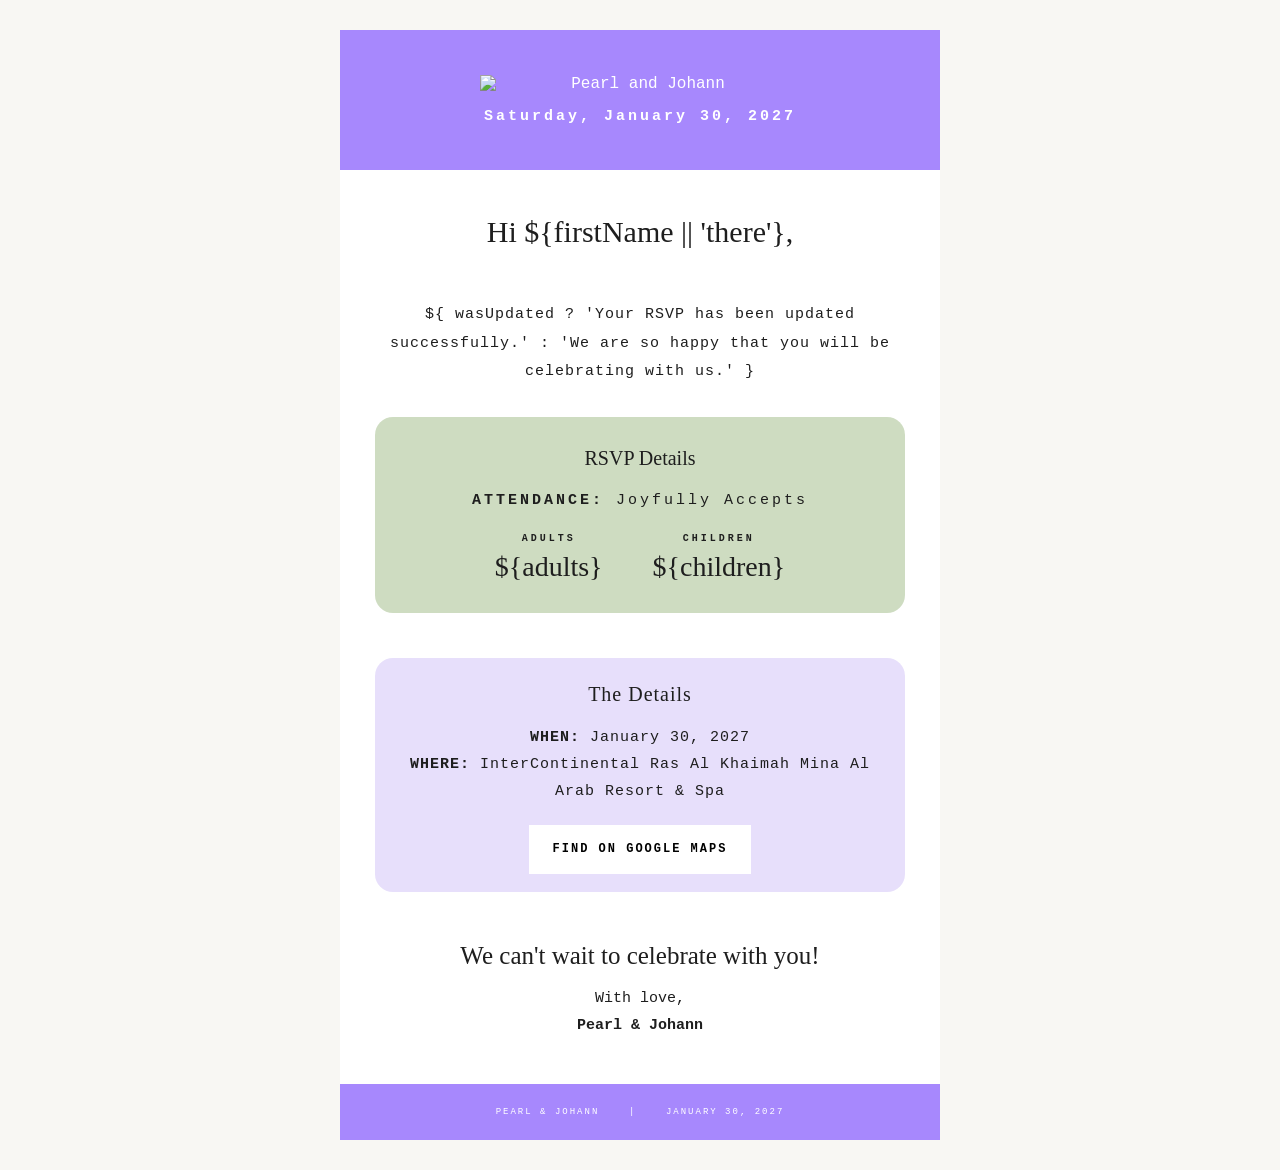
==== email.html @ f03105a1 "email template" ====
<!DOCTYPE html>
<html>
<body style="
  margin:0;
  padding:0;
  background:#F8F7F3;
  font-family:'Courier New', monospace;
  color:#1E1E1E;
">

<table width="100%" cellpadding="0" cellspacing="0" border="0"
  style="background:#F8F7F3; padding:30px 12px;">

<tr>
<td align="center">


<!-- MAIN CONTAINER -->
<table width="100%" cellpadding="0" cellspacing="0" border="0"
  style="
    max-width:600px;
    background:#ffffff;
    border-collapse:collapse;
  ">


<!-- PURPLE HEADER -->
<tr>
<td align="center"
  style="
    background:#A788FD;
    padding:45px 25px;
    color:#ffffff;
  ">

 <img
  src="cid:weddingTitle"
  alt="Pearl and Johann"
  style="
    display:block;
    width:320px;
    max-width:90%;
    height:auto;
    margin:0 auto;
  "
>

  <div style="
    margin-top:15px;
    font-family:'Courier New', monospace;
    font-size:15px;
    letter-spacing:3px;
  ">
   <strong> Saturday, January 30, 2027</strong>
  </div>

</td>
</tr>


<!-- MAIN MESSAGE -->
<tr>
<td align="center"
  style="
    padding:45px 35px 30px;
    background:#ffffff;
  ">

  <div style="
     font-family:Georgia, serif;
    font-size:30px;
    margin-bottom:18px;
  ">
    Hi ${firstName || 'there'},<br><br>
  </div>


  <div style="
    font-size:15px;
    line-height:1.9;
    letter-spacing:1px;
  ">

    ${
      wasUpdated
        ? 'Your RSVP has been updated successfully.'
        : 'We are so happy that you will be celebrating with us.'
    }

  </div>

</td>
</tr>


<!-- RSVP DETAILS CARD -->
<tr>
<td style="padding:0 35px 35px;">

<table width="100%" cellpadding="0" cellspacing="0"
  style="
    background:#CEDCC1;
    border-radius:18px;
  ">

<tr>
<td align="center" style="padding:30px 20px;">

  <div style="
     font-family:Georgia, serif;
    font-size:20px;
    margin-bottom:22px;
  ">
    RSVP Details
  </div>


  <div style="
    font-size:15px;
    letter-spacing:3px;
    margin-bottom:6px;
    font-family:'Courier New', monospace;
  ">
    <b>ATTENDANCE:</b> Joyfully Accepts
  </div>
<br>

  <table cellpadding="0" cellspacing="0" border="0"
    style="margin:auto;">

    <tr>

      <td align="center" style="padding:0 25px;">

        <div style="
          font-size:10px;
          letter-spacing:3px;
          margin-bottom:7px;
        ">
          <b>ADULTS</b>
        </div>

        <div style="
           font-family:Georgia, serif;
          font-size:28px;
        ">
          ${adults}
          
        </div>

      </td>


      <td align="center" style="padding:0 25px;">

        <div style="
          font-size:10px;
          letter-spacing:3px;
          margin-bottom:7px;
        ">
          <b>CHILDREN</b>
        </div>

        <div style="
           font-family:Georgia, serif;
          font-size:28px;
        ">
          ${children}
        </div>

      </td>

    </tr>

  </table>

</td>
</tr>

</table>

</td>
</tr>


<!-- WEDDING DETAILS -->
<tr>
<td align="center"
  style="
    padding:10px 35px 40px;
  ">

  

 <div style="
  background:#E7DFFB;
  border-radius:18px;
  padding:18px 20px;
  font-size:15px;
  line-height:1.8;
  letter-spacing:1px;
">
<div style="
     font-family:Georgia, serif;
    font-size:20px;
    margin-bottom:12px;
  ">
    The Details
  </div>

  <strong>WHEN:</strong>  January 30, 2027<br>
  <strong>WHERE:</strong> InterContinental Ras Al Khaimah Mina Al Arab Resort & Spa
<div style="
  margin-top:20px;
  text-align:center;
">

  <a
    href="https://www.google.com/maps/dir//InterContinental+Ras+Al+Khaimah+Mina+Al+Arab+Resort+%26+Spa,+an+IHG+Hotel,+Hayat+Island+-+Al+Riffa+-+Ras+Al+Khaimah/@25.7263906,55.968277,59291m/data=!3m1!1e3!4m8!4m7!1m0!1m5!1m1!1s0x3ef60b2815555669:0x3eb3fbb57c873d70!2m2!1d55.8471346!2d25.7258943"
    target="_blank"
   style="
      display:inline-block;
      background:white;
      color:black;
      text-decoration:none;
      padding:14px 24px;
      font-family:'Courier New', monospace;
      font-size:12px;
      letter-spacing:2px;
    "
  >
    <strong>FIND ON GOOGLE MAPS</strong>
  </a>

</div>
</div>

<!-- GOOGLE MAPS BUTTON -->



</td>
</tr>


<!-- CLOSING -->
<tr>
<td align="center"
  style="
    padding:10px 35px 45px;
  ">

  <div style="
     font-family:Georgia, serif;
    font-size:25px;
    margin-bottom:15px;
  ">
    We can't wait to celebrate with you!
  </div>

  <div style="
    font-size:15px;
    line-height:1.8;
  ">
    With love,<br>
    <strong>Pearl &amp; Johann</strong>
  </div>

</td>
</tr>


<!-- FOOTER -->
<tr>
<td align="center"
  style="
    background:#A788FD;
    color:#ffffff;
    padding:20px;
    font-size:9px;
    letter-spacing:2px;
    line-height:1.8;
  ">

  PEARL &amp; JOHANN
  &nbsp;&nbsp; | &nbsp;&nbsp;
  JANUARY 30, 2027

</td>
</tr>


</table>

</td>
</tr>

</table>

</body>
</html>
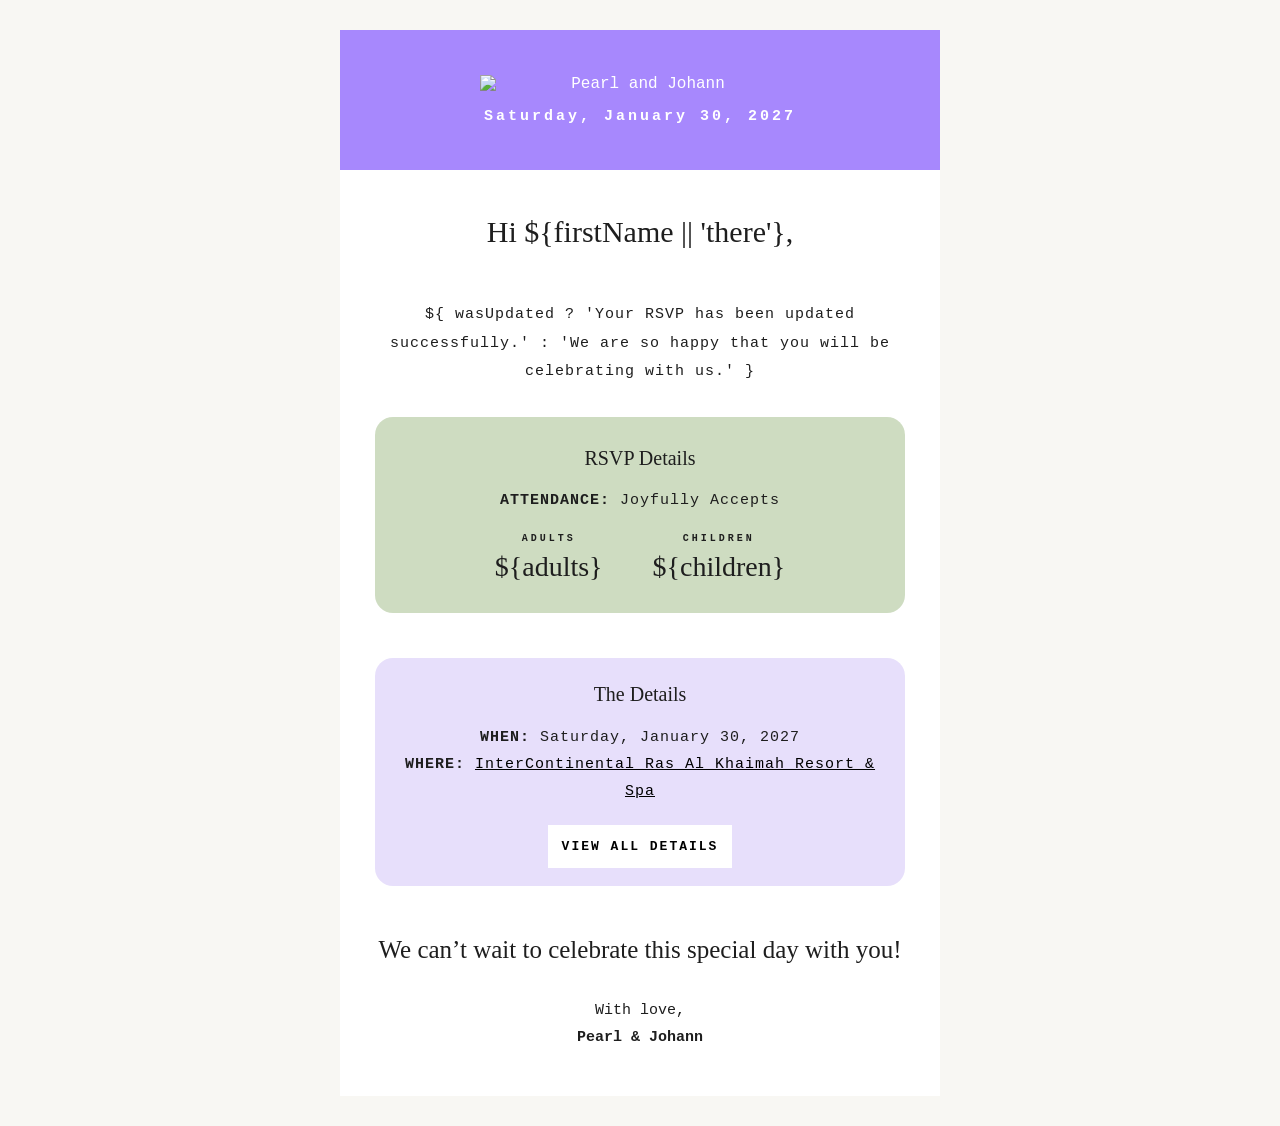
==== commit 4c633a06: "final" ====
--- a/email.html
+++ b/email.html
@@ -107,7 +107,7 @@
 <td align="center" style="padding:30px 20px;">
 
   <div style="
-     font-family:Georgia, serif;
+    font-family:Georgia, serif;
     font-size:20px;
     margin-bottom:22px;
   ">
@@ -117,7 +117,7 @@
 
   <div style="
     font-size:15px;
-    letter-spacing:3px;
+    letter-spacing:1px;
     margin-bottom:6px;
     font-family:'Courier New', monospace;
   ">
@@ -204,32 +204,40 @@
      font-family:Georgia, serif;
     font-size:20px;
     margin-bottom:12px;
+    letter-spacing:0px !important;
   ">
     The Details
   </div>
 
-  <strong>WHEN:</strong>  January 30, 2027<br>
-  <strong>WHERE:</strong> InterContinental Ras Al Khaimah Mina Al Arab Resort & Spa
+  <strong>WHEN:</strong> Saturday, January 30, 2027<br>
+  <strong>WHERE:</strong> <a href="https://www.google.com/maps/dir//InterContinental+Ras+Al+Khaimah+Mina+Al+Arab+Resort+%26+Spa,+an+IHG+Hotel,+Hayat+Island+-+Al+Riffa+-+Ras+Al+Khaimah/@25.7263906,55.968277,59291m/data=!3m1!1e3!4m8!4m7!1m0!1m5!1m1!1s0x3ef60b2815555669:0x3eb3fbb57c873d70!2m2!1d55.8471346!2d25.7258943"
+    target="_blank"
+    style="
+      color:black;
+      ">
+    InterContinental Ras Al Khaimah Resort & Spa
+  
+    </a>
 <div style="
   margin-top:20px;
   text-align:center;
 ">
 
   <a
-    href="https://www.google.com/maps/dir//InterContinental+Ras+Al+Khaimah+Mina+Al+Arab+Resort+%26+Spa,+an+IHG+Hotel,+Hayat+Island+-+Al+Riffa+-+Ras+Al+Khaimah/@25.7263906,55.968277,59291m/data=!3m1!1e3!4m8!4m7!1m0!1m5!1m1!1s0x3ef60b2815555669:0x3eb3fbb57c873d70!2m2!1d55.8471346!2d25.7258943"
+    href="https://pearlandjohann.com/"
     target="_blank"
    style="
       display:inline-block;
       background:white;
       color:black;
       text-decoration:none;
-      padding:14px 24px;
+      padding:10px 14px;
       font-family:'Courier New', monospace;
-      font-size:12px;
+      font-size:13px;
       letter-spacing:2px;
     "
   >
-    <strong>FIND ON GOOGLE MAPS</strong>
+    <strong>VIEW ALL DETAILS</strong>
   </a>
 
 </div>
@@ -255,8 +263,8 @@
     font-size:25px;
     margin-bottom:15px;
   ">
-    We can't wait to celebrate with you!
-  </div>
+    We can’t wait to celebrate this special day with you!
+  </div><br>
 
   <div style="
     font-size:15px;
@@ -270,24 +278,31 @@
 </tr>
 
 
-<!-- FOOTER -->
+<!-- FOOTER 
 <tr>
 <td align="center"
   style="
     background:#A788FD;
     color:#ffffff;
     padding:20px;
-    font-size:9px;
+    font-size:11px;
     letter-spacing:2px;
     line-height:1.8;
-  ">
-
-  PEARL &amp; JOHANN
+    font-weight: 700;
+  ">
+  Email: pearlandjohann@gmail.com
+  <br>
+  Phone: +971 50 107 1147 / +971 56 871 8243
+  
+    PEARL &amp; JOHANN
   &nbsp;&nbsp; | &nbsp;&nbsp;
   JANUARY 30, 2027
-
-</td>
-</tr>
+  <br>
+
+
+
+</td>
+</tr>-->
 
 
 </table>
